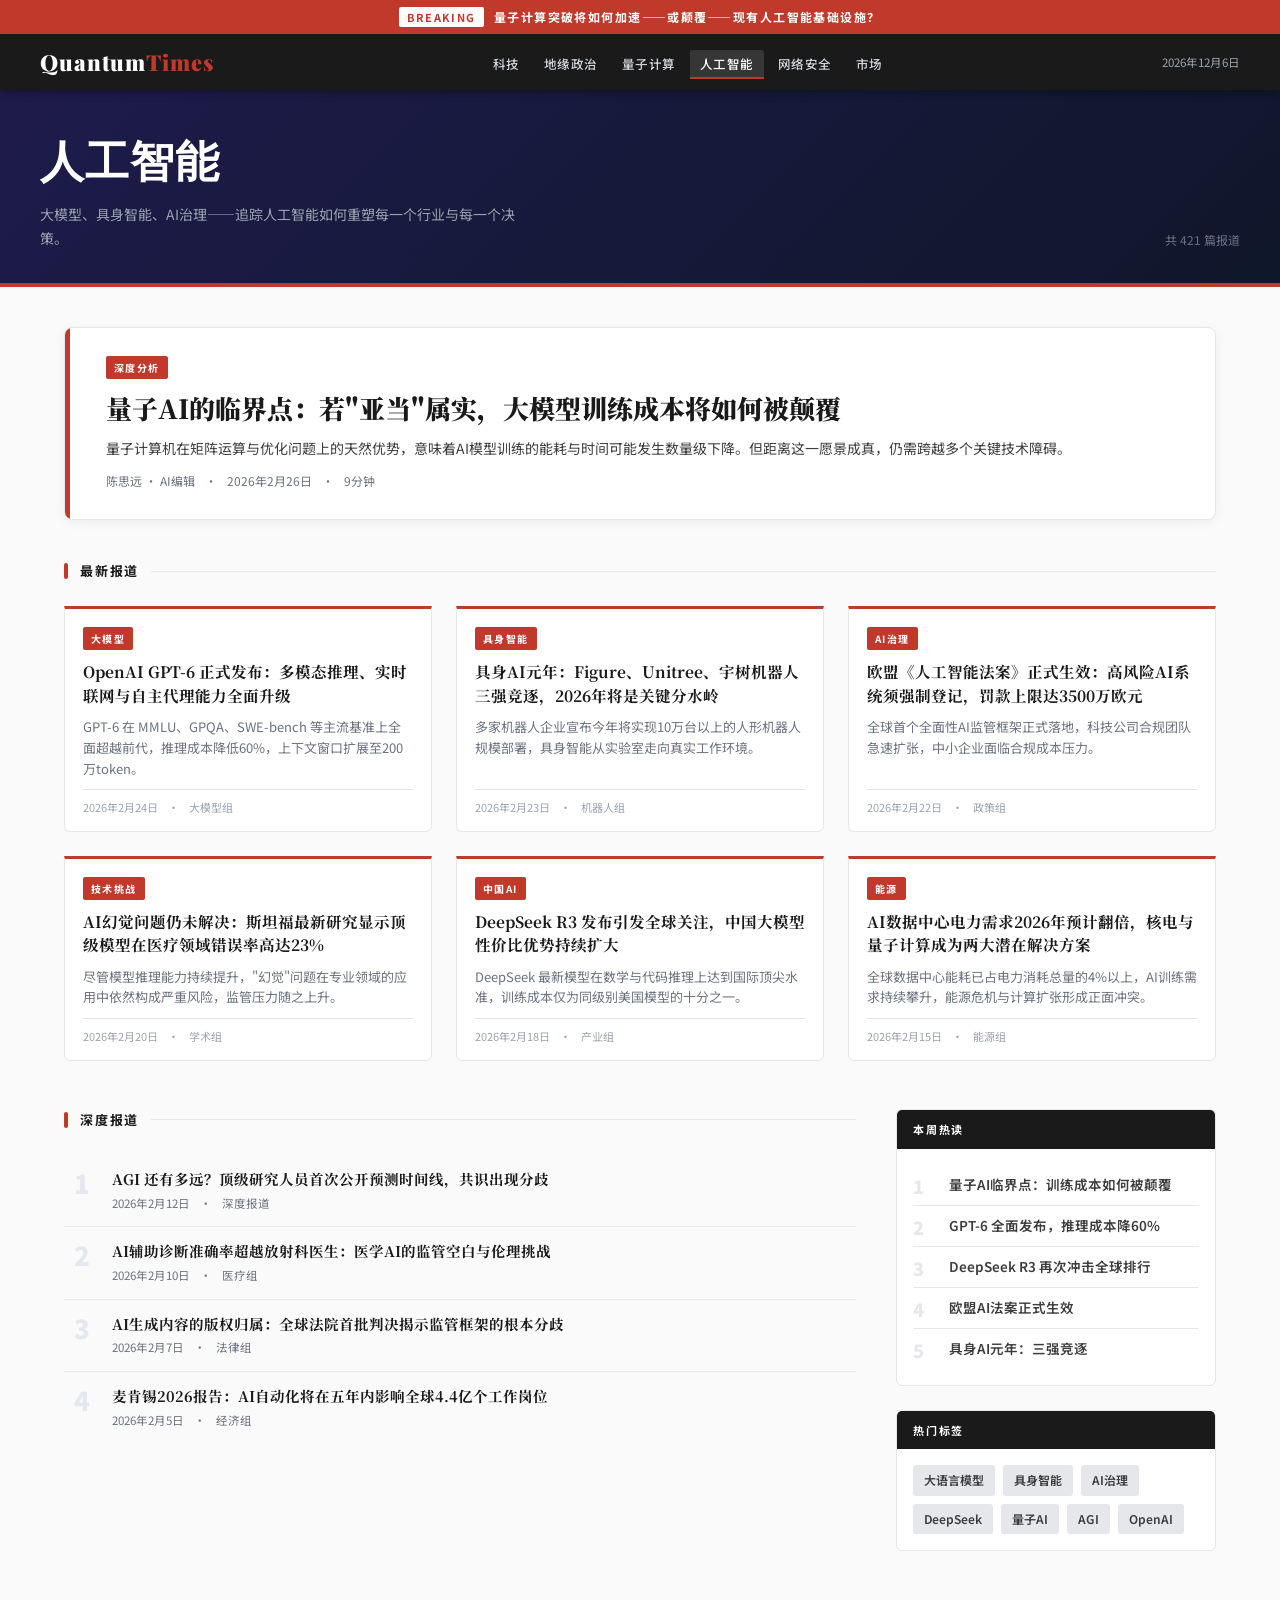
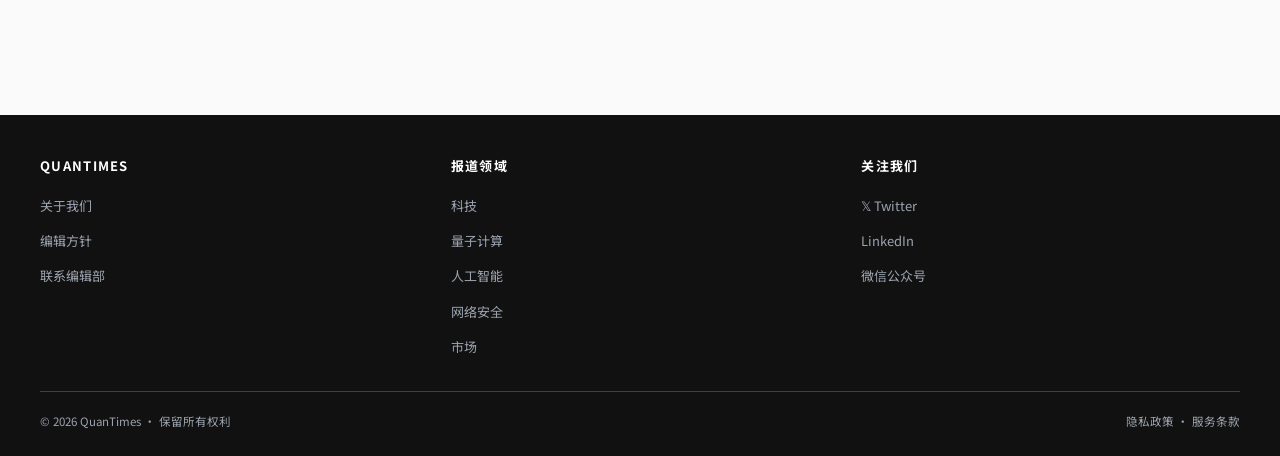
==== ai.html @ 4cf8f616 "Initial commit: QuanTimes fake news site Fictional Chinese-language news site about quantum computin" ====
<!DOCTYPE html>
<html lang="zh-CN">
<head>
  <meta charset="UTF-8" /><meta name="viewport" content="width=device-width, initial-scale=1.0" />
  <title>人工智能 — QuanTimes</title>
  <link rel="preconnect" href="https://fonts.googleapis.com" />
  <link href="https://fonts.googleapis.com/css2?family=Noto+Serif+SC:wght@400;700;900&family=Noto+Sans+SC:wght@400;500;600;700&family=Playfair+Display:wght@700;900&display=swap" rel="stylesheet" />
  <link rel="stylesheet" href="news.css" />
</head>
<body>
<div class="breaking-banner"><span class="label">Breaking</span>量子计算突破将如何加速——或颠覆——现有人工智能基础设施？</div>
<header class="masthead">
  <div class="masthead-inner">
    <a class="logo" href="index.html">Quantum<span>Times</span></a>
    <nav><ul class="nav-links">
      <li><a href="keji.html">科技</a></li>
      <li><a href="geopolitics.html">地缘政治</a></li>
      <li><a href="quantum.html">量子计算</a></li>
      <li><a href="ai.html" class="active">人工智能</a></li>
      <li><a href="security.html">网络安全</a></li>
      <li><a href="markets.html">市场</a></li>
    </ul></nav>
    <span class="nav-date" id="live-date"></span>
  </div>
</header>

<div class="section-hero" style="background:linear-gradient(135deg,#1e1b4b,#0f172a);">
  <div class="section-hero-inner">
    <div>
      <h1>人工智能</h1>
      <p>大模型、具身智能、AI治理——追踪人工智能如何重塑每一个行业与每一个决策。</p>
    </div>
    <span class="section-hero-count">共 421 篇报道</span>
  </div>
</div>

<div class="page-wrap">
  <div class="featured-card">
    <div class="featured-card-body featured-card-body--full">
      <span class="card-label">深度分析</span>
      <h2><a href="#">量子AI的临界点：若"亚当"属实，大模型训练成本将如何被颠覆</a></h2>
      <p>量子计算机在矩阵运算与优化问题上的天然优势，意味着AI模型训练的能耗与时间可能发生数量级下降。但距离这一愿景成真，仍需跨越多个关键技术障碍。</p>
      <div class="card-meta"><span>陈思远 · AI编辑</span><span>·</span><span>2026年2月26日</span><span>·</span><span>9分钟</span></div>
    </div>
  </div>

  <div class="section-divider"><h2>最新报道</h2></div>
  <div class="article-grid">
    <div class="article-card">
      <div class="article-card-body">
        <span class="card-label">大模型</span>
        <h3><a href="#">OpenAI GPT-6 正式发布：多模态推理、实时联网与自主代理能力全面升级</a></h3>
        <p>GPT-6 在 MMLU、GPQA、SWE-bench 等主流基准上全面超越前代，推理成本降低60%，上下文窗口扩展至200万token。</p>
        <div class="card-meta"><span>2026年2月24日</span><span>·</span><span>大模型组</span></div>
      </div>
    </div>
    <div class="article-card">
      <div class="article-card-body">
        <span class="card-label">具身智能</span>
        <h3><a href="#">具身AI元年：Figure、Unitree、宇树机器人三强竞逐，2026年将是关键分水岭</a></h3>
        <p>多家机器人企业宣布今年将实现10万台以上的人形机器人规模部署，具身智能从实验室走向真实工作环境。</p>
        <div class="card-meta"><span>2026年2月23日</span><span>·</span><span>机器人组</span></div>
      </div>
    </div>
    <div class="article-card">
      <div class="article-card-body">
        <span class="card-label">AI治理</span>
        <h3><a href="#">欧盟《人工智能法案》正式生效：高风险AI系统须强制登记，罚款上限达3500万欧元</a></h3>
        <p>全球首个全面性AI监管框架正式落地，科技公司合规团队急速扩张，中小企业面临合规成本压力。</p>
        <div class="card-meta"><span>2026年2月22日</span><span>·</span><span>政策组</span></div>
      </div>
    </div>
    <div class="article-card">
      <div class="article-card-body">
        <span class="card-label">技术挑战</span>
        <h3><a href="#">AI幻觉问题仍未解决：斯坦福最新研究显示顶级模型在医疗领域错误率高达23%</a></h3>
        <p>尽管模型推理能力持续提升，"幻觉"问题在专业领域的应用中依然构成严重风险，监管压力随之上升。</p>
        <div class="card-meta"><span>2026年2月20日</span><span>·</span><span>学术组</span></div>
      </div>
    </div>
    <div class="article-card">
      <div class="article-card-body">
        <span class="card-label">中国AI</span>
        <h3><a href="#">DeepSeek R3 发布引发全球关注，中国大模型性价比优势持续扩大</a></h3>
        <p>DeepSeek 最新模型在数学与代码推理上达到国际顶尖水准，训练成本仅为同级别美国模型的十分之一。</p>
        <div class="card-meta"><span>2026年2月18日</span><span>·</span><span>产业组</span></div>
      </div>
    </div>
    <div class="article-card">
      <div class="article-card-body">
        <span class="card-label">能源</span>
        <h3><a href="#">AI数据中心电力需求2026年预计翻倍，核电与量子计算成为两大潜在解决方案</a></h3>
        <p>全球数据中心能耗已占电力消耗总量的4%以上，AI训练需求持续攀升，能源危机与计算扩张形成正面冲突。</p>
        <div class="card-meta"><span>2026年2月15日</span><span>·</span><span>能源组</span></div>
      </div>
    </div>
  </div>

  <div class="list-section">
    <div>
      <div class="section-divider"><h2>深度报道</h2></div>
      <div class="article-list">
        <a class="article-list-item" href="#">
          <div class="list-info"><h4>AGI 还有多远？顶级研究人员首次公开预测时间线，共识出现分歧</h4><div class="card-meta"><span>2026年2月12日</span><span>·</span><span>深度报道</span></div></div>
        </a>
        <a class="article-list-item" href="#">
          <div class="list-info"><h4>AI辅助诊断准确率超越放射科医生：医学AI的监管空白与伦理挑战</h4><div class="card-meta"><span>2026年2月10日</span><span>·</span><span>医疗组</span></div></div>
        </a>
        <a class="article-list-item" href="#">
          <div class="list-info"><h4>AI生成内容的版权归属：全球法院首批判决揭示监管框架的根本分歧</h4><div class="card-meta"><span>2026年2月7日</span><span>·</span><span>法律组</span></div></div>
        </a>
        <a class="article-list-item" href="#">
          <div class="list-info"><h4>麦肯锡2026报告：AI自动化将在五年内影响全球4.4亿个工作岗位</h4><div class="card-meta"><span>2026年2月5日</span><span>·</span><span>经济组</span></div></div>
        </a>
      </div>
    </div>
    <aside>
      <div class="sidebar-card">
        <div class="sidebar-card-header">本周热读</div>
        <div class="sidebar-card-body">
          <ul class="trending-list">
            <li><a href="#">量子AI临界点：训练成本如何被颠覆</a></li>
            <li><a href="#">GPT-6 全面发布，推理成本降60%</a></li>
            <li><a href="#">DeepSeek R3 再次冲击全球排行</a></li>
            <li><a href="#">欧盟AI法案正式生效</a></li>
            <li><a href="#">具身AI元年：三强竞逐</a></li>
          </ul>
        </div>
      </div>
      <div class="sidebar-card">
        <div class="sidebar-card-header">热门标签</div>
        <div class="sidebar-card-body">
          <div class="topic-tags">
            <a class="topic-tag" href="#">大语言模型</a>
            <a class="topic-tag" href="#">具身智能</a>
            <a class="topic-tag" href="#">AI治理</a>
            <a class="topic-tag" href="#">DeepSeek</a>
            <a class="topic-tag" href="#">量子AI</a>
            <a class="topic-tag" href="#">AGI</a>
            <a class="topic-tag" href="#">OpenAI</a>
          </div>
        </div>
      </div>
    </aside>
  </div>
</div>

<footer>
  <div class="footer-inner">
    <div class="footer-col"><h4>QuanTimes</h4><ul><li><a href="#">关于我们</a></li><li><a href="#">编辑方针</a></li><li><a href="#">联系编辑部</a></li></ul></div>
    <div class="footer-col"><h4>报道领域</h4><ul><li><a href="keji.html">科技</a></li><li><a href="quantum.html">量子计算</a></li><li><a href="ai.html">人工智能</a></li><li><a href="security.html">网络安全</a></li><li><a href="markets.html">市场</a></li></ul></div>
    <div class="footer-col"><h4>关注我们</h4><ul><li><a href="#">𝕏 Twitter</a></li><li><a href="#">LinkedIn</a></li><li><a href="#">微信公众号</a></li></ul></div>
  </div>
  <div class="footer-bottom"><span>© 2026 QuanTimes · 保留所有权利</span><span>隐私政策 · 服务条款</span></div>
</footer>
<script>document.getElementById('live-date').textContent=new Intl.DateTimeFormat('zh-CN',{year:'numeric',month:'long',day:'numeric'}).format(new Date());</script>
</body>
</html>
---- news.css ----
/* ── SHARED STYLES — QuanTimes ── */
*, *::before, *::after { box-sizing: border-box; margin: 0; padding: 0; }

:root {
  --red:      #c0392b;
  --red-dark: #96281b;
  --ink:      #1a1a1a;
  --ink-light:#3d3d3d;
  --muted:    #6b7280;
  --border:   #e5e7eb;
  --bg:       #fafafa;
  --white:    #ffffff;
  --accent:   #1d4ed8;
}

html { scroll-behavior: smooth; }
body {
  font-family: 'Noto Sans SC', 'PingFang SC', 'Microsoft YaHei', sans-serif;
  background: var(--bg);
  color: var(--ink);
  line-height: 1.7;
  font-size: 16px;
}

/* ── BREAKING BANNER ── */
.breaking-banner {
  background: var(--red);
  color: #fff;
  font-size: 12px;
  font-weight: 700;
  letter-spacing: .12em;
  text-transform: uppercase;
  padding: 7px 0;
  text-align: center;
  position: sticky;
  top: 0;
  z-index: 100;
}
.breaking-banner span.label {
  background: #fff;
  color: var(--red);
  padding: 2px 8px;
  border-radius: 2px;
  margin-right: 10px;
  font-size: 11px;
}

/* ── MASTHEAD ── */
.masthead {
  background: var(--ink);
  color: #fff;
  padding: 0 24px;
  position: sticky;
  top: 32px;
  z-index: 99;
  box-shadow: 0 2px 8px rgba(0,0,0,.35);
}
.masthead-inner {
  max-width: 1200px;
  margin: 0 auto;
  display: flex;
  align-items: center;
  justify-content: space-between;
  gap: 16px;
  height: 56px;
}
.logo {
  font-family: 'Playfair Display', serif;
  font-size: 22px;
  font-weight: 900;
  letter-spacing: .04em;
  color: #fff;
  text-decoration: none;
  white-space: nowrap;
}
.logo span { color: var(--red); }
.nav-links { display: flex; gap: 4px; list-style: none; flex-wrap: wrap; }
.nav-links a {
  color: #d1d5db;
  text-decoration: none;
  font-size: 12.5px;
  font-weight: 500;
  letter-spacing: .04em;
  padding: 4px 10px;
  border-radius: 3px;
  transition: background .15s, color .15s;
}
.nav-links a:hover,
.nav-links a.active { background: rgba(255,255,255,.12); color: #fff; }
.nav-links a.active { border-bottom: 2px solid var(--red); border-radius: 3px 3px 0 0; }
.nav-date { font-size: 11.5px; color: #9ca3af; white-space: nowrap; }

/* ── SECTION HERO ── */
.section-hero {
  background: var(--ink);
  border-bottom: 4px solid var(--red);
  padding: 32px 24px;
}
.section-hero-inner {
  max-width: 1200px;
  margin: 0 auto;
  display: flex;
  align-items: flex-end;
  justify-content: space-between;
  gap: 16px;
  flex-wrap: wrap;
}
.section-hero h1 {
  font-family: 'Playfair Display', serif;
  font-size: clamp(28px, 4vw, 44px);
  font-weight: 900;
  color: #fff;
  letter-spacing: .02em;
}
.section-hero p {
  color: #9ca3af;
  font-size: 14px;
  margin-top: 6px;
  max-width: 480px;
}
.section-hero-count {
  font-size: 12px;
  color: #6b7280;
  white-space: nowrap;
}

/* ── MAIN LAYOUT ── */
.page-wrap {
  max-width: 1200px;
  margin: 0 auto;
  padding: 40px 24px 80px;
}

/* ── FEATURED CARD ── */
.featured-card {
  display: grid;
  grid-template-columns: 1fr 1fr;
  gap: 0;
  background: #fff;
  border: 1px solid var(--border);
  border-radius: 8px;
  overflow: hidden;
  margin-bottom: 40px;
  box-shadow: 0 2px 12px rgba(0,0,0,.06);
}
@media (max-width: 700px) { .featured-card { grid-template-columns: 1fr; } }
.featured-card-img {
  background: linear-gradient(135deg, #0f172a, #1e3a5f);
  min-height: 280px;
  display: flex;
  align-items: center;
  justify-content: center;
  overflow: hidden;
}
.featured-card-img img {
  width: 100%;
  height: 100%;
  object-fit: cover;
  display: block;
}
.featured-card-img .placeholder-text {
  color: #475569;
  font-size: 48px;
  font-weight: 900;
  font-family: serif;
  letter-spacing: .04em;
}
.featured-card-body {
  padding: 28px 32px;
  display: flex;
  flex-direction: column;
  justify-content: center;
  gap: 12px;
}
.featured-card-body--full {
  grid-column: 1 / -1;
  border-left: 5px solid var(--red);
  padding-left: 36px;
}
.card-label {
  display: inline-block;
  background: var(--red);
  color: #fff;
  font-size: 10px;
  font-weight: 700;
  letter-spacing: .14em;
  text-transform: uppercase;
  padding: 3px 8px;
  border-radius: 2px;
  width: fit-content;
}
.featured-card-body h2 {
  font-family: 'Noto Serif SC', Georgia, serif;
  font-size: clamp(18px, 2.5vw, 26px);
  font-weight: 900;
  line-height: 1.3;
  color: var(--ink);
}
.featured-card-body h2 a {
  color: inherit;
  text-decoration: none;
  transition: color .15s;
}
.featured-card-body h2 a:hover { color: var(--red); }
.featured-card-body p {
  font-size: 14px;
  color: var(--ink-light);
  line-height: 1.6;
}
.card-meta {
  font-size: 12px;
  color: var(--muted);
  display: flex;
  gap: 10px;
  flex-wrap: wrap;
}

/* ── SECTION DIVIDER ── */
.section-divider {
  display: flex;
  align-items: center;
  gap: 12px;
  margin-bottom: 24px;
}
.section-divider h2 {
  font-size: 13px;
  font-weight: 700;
  letter-spacing: .14em;
  text-transform: uppercase;
  color: var(--ink);
  white-space: nowrap;
}
.section-divider::after {
  content: '';
  flex: 1;
  height: 1px;
  background: var(--border);
}
.section-divider::before {
  content: '';
  width: 4px;
  height: 16px;
  background: var(--red);
  border-radius: 2px;
  flex-shrink: 0;
}

/* ── ARTICLE GRID ── */
.article-grid {
  display: grid;
  grid-template-columns: repeat(3, 1fr);
  gap: 24px;
  margin-bottom: 48px;
}
@media (max-width: 900px) { .article-grid { grid-template-columns: repeat(2, 1fr); } }
@media (max-width: 560px) { .article-grid { grid-template-columns: 1fr; } }

.article-card {
  background: #fff;
  border: 1px solid var(--border);
  border-top: 3px solid var(--red);
  border-radius: 0 0 6px 6px;
  overflow: hidden;
  display: flex;
  flex-direction: column;
  transition: box-shadow .2s, border-top-color .2s;
}
.article-card:hover {
  box-shadow: 0 4px 16px rgba(0,0,0,.1);
  border-top-color: var(--red-dark);
}
.article-card-body {
  padding: 18px 18px 14px;
  flex: 1;
  display: flex;
  flex-direction: column;
  gap: 10px;
}
.article-card-body h3 {
  font-family: 'Noto Serif SC', Georgia, serif;
  font-size: 15.5px;
  font-weight: 700;
  line-height: 1.5;
  color: var(--ink);
}
.article-card-body h3 a {
  color: inherit;
  text-decoration: none;
  transition: color .15s;
}
.article-card-body h3 a:hover { color: var(--red); }
.article-card-body p {
  font-size: 13px;
  color: var(--muted);
  line-height: 1.6;
  flex: 1;
}
.article-card-body .card-meta {
  font-size: 11px;
  color: #9ca3af;
  border-top: 1px solid var(--border);
  padding-top: 8px;
  margin-top: auto;
}

/* ── LIST SECTION (below grid) ── */
.list-section {
  display: grid;
  grid-template-columns: 1fr 320px;
  gap: 40px;
  align-items: start;
}
@media (max-width: 860px) { .list-section { grid-template-columns: 1fr; } }

.article-list { counter-reset: article-num; }
.article-list-item {
  counter-increment: article-num;
  display: grid;
  grid-template-columns: 36px 1fr;
  gap: 0 12px;
  padding: 13px 0;
  border-bottom: 1px solid var(--border);
  text-decoration: none;
  color: inherit;
  align-items: start;
  transition: background .12s;
}
.article-list-item:hover { background: #f9fafb; }
.article-list-item:last-child { border-bottom: none; }
.article-list-item::before {
  content: counter(article-num);
  font-size: 26px;
  font-weight: 900;
  color: #e2e8f0;
  line-height: 1;
  padding-top: 2px;
  justify-self: center;
}
.list-info h4 {
  font-family: 'Noto Serif SC', serif;
  font-size: 14.5px;
  font-weight: 700;
  line-height: 1.5;
  color: var(--ink);
  margin-bottom: 4px;
  transition: color .15s;
}
.article-list-item:hover .list-info h4 { color: var(--red); }
.list-info .card-meta { font-size: 11.5px; }

/* ── SIDEBAR ── */
.sidebar-card {
  background: var(--white);
  border: 1px solid var(--border);
  border-radius: 6px;
  margin-bottom: 24px;
  overflow: hidden;
}
.sidebar-card-header {
  background: var(--ink);
  color: #fff;
  font-size: 11px;
  font-weight: 700;
  letter-spacing: .16em;
  text-transform: uppercase;
  padding: 10px 16px;
}
.sidebar-card-body { padding: 16px; }
.trending-list { list-style: none; counter-reset: trend; }
.trending-list li {
  counter-increment: trend;
  display: flex;
  gap: 12px;
  padding: 10px 0;
  border-bottom: 1px solid var(--border);
  align-items: flex-start;
}
.trending-list li:last-child { border-bottom: none; }
.trending-list li::before {
  content: counter(trend);
  flex-shrink: 0;
  font-size: 18px;
  font-weight: 900;
  color: #e5e7eb;
  width: 24px;
  line-height: 1;
  margin-top: 2px;
}
.trending-list a {
  font-size: 13.5px;
  font-weight: 600;
  color: var(--ink-light);
  text-decoration: none;
  line-height: 1.4;
  transition: color .15s;
}
.trending-list a:hover { color: var(--red); }
.topic-tags { display: flex; flex-wrap: wrap; gap: 8px; }
.topic-tag {
  font-size: 12px;
  font-weight: 600;
  padding: 5px 11px;
  border-radius: 3px;
  background: var(--border);
  color: var(--ink-light);
  text-decoration: none;
  transition: background .15s;
}
.topic-tag:hover { background: #d1d5db; }

/* ── FOOTER ── */
footer {
  background: #111;
  color: #9ca3af;
  padding: 40px 24px 24px;
  margin-top: 60px;
}
.footer-inner {
  max-width: 1200px;
  margin: 0 auto;
  display: grid;
  grid-template-columns: repeat(auto-fit, minmax(180px, 1fr));
  gap: 32px;
  padding-bottom: 32px;
  border-bottom: 1px solid #374151;
}
.footer-col h4 { color: #fff; font-size: 13px; font-weight: 700; letter-spacing: .1em; text-transform: uppercase; margin-bottom: 14px; }
.footer-col ul { list-style: none; display: flex; flex-direction: column; gap: 8px; }
.footer-col a { color: #9ca3af; text-decoration: none; font-size: 13px; transition: color .15s; }
.footer-col a:hover { color: #fff; }
.footer-bottom { max-width: 1200px; margin: 20px auto 0; display: flex; flex-wrap: wrap; justify-content: space-between; gap: 8px; font-size: 11.5px; }
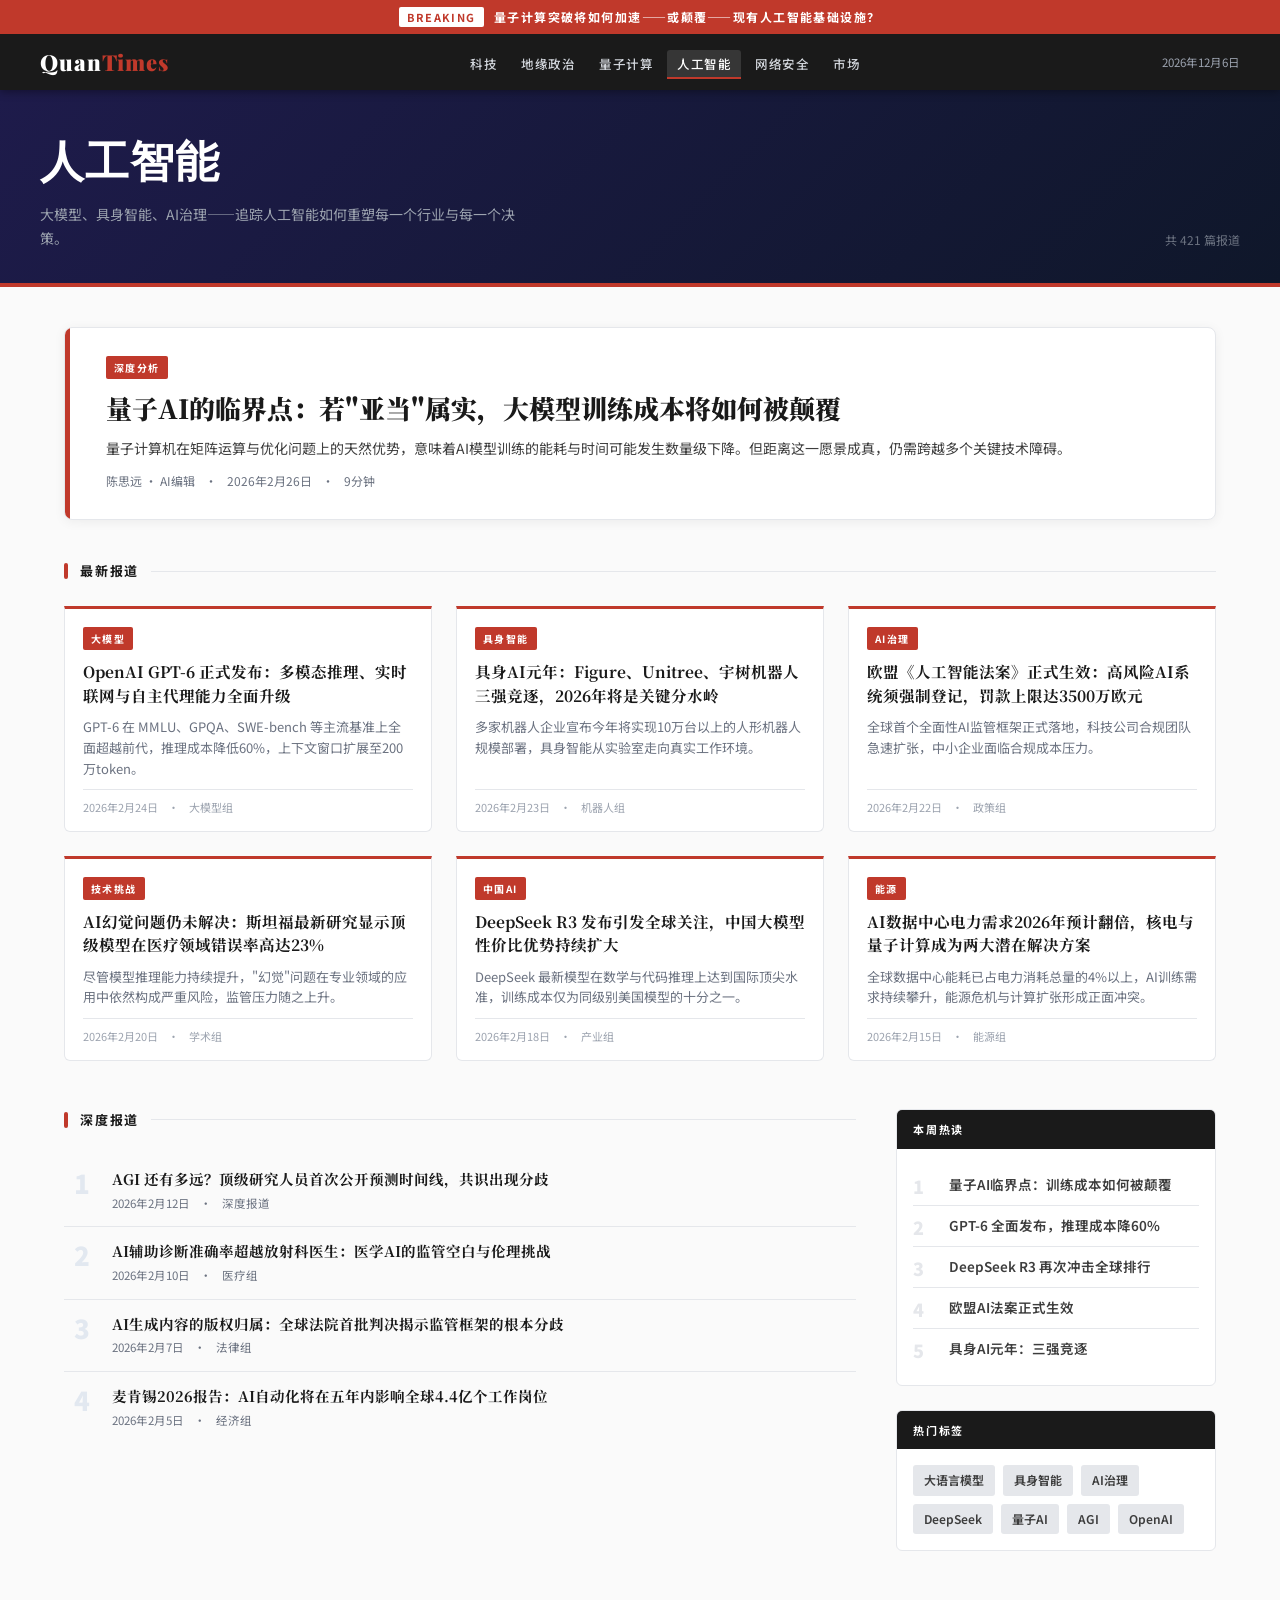
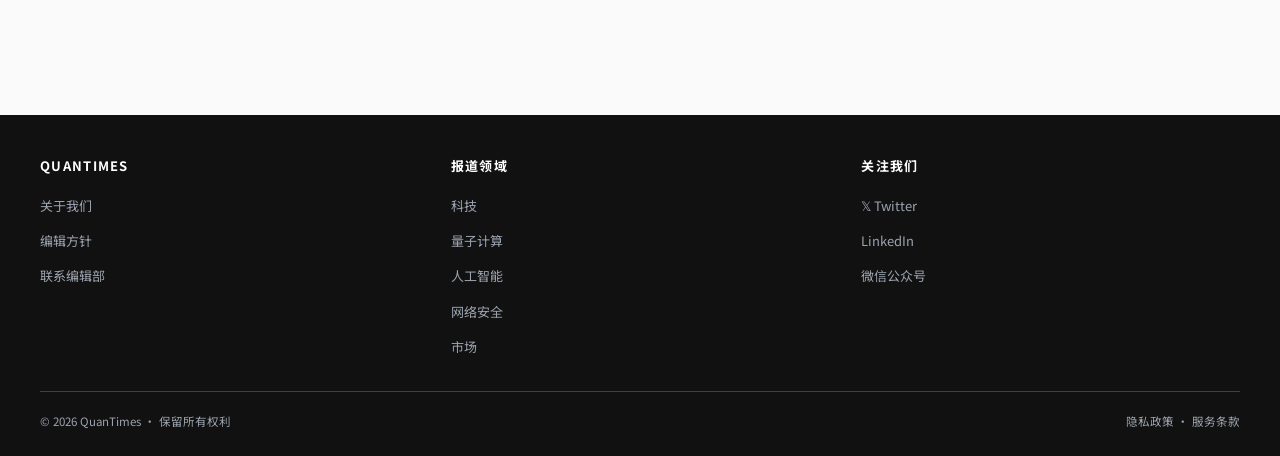
==== commit 84113f09: "Fix logo name to QuanTimes, add favicon Co-Authored-By: Claude Sonnet 4.6 <noreply@anthropic.com>" ====
--- a/ai.html
+++ b/ai.html
@@ -6,12 +6,13 @@
   <link rel="preconnect" href="https://fonts.googleapis.com" />
   <link href="https://fonts.googleapis.com/css2?family=Noto+Serif+SC:wght@400;700;900&family=Noto+Sans+SC:wght@400;500;600;700&family=Playfair+Display:wght@700;900&display=swap" rel="stylesheet" />
   <link rel="stylesheet" href="news.css" />
+  <link rel="icon" type="image/svg+xml" href="favicon.svg" />
 </head>
 <body>
 <div class="breaking-banner"><span class="label">Breaking</span>量子计算突破将如何加速——或颠覆——现有人工智能基础设施？</div>
 <header class="masthead">
   <div class="masthead-inner">
-    <a class="logo" href="index.html">Quantum<span>Times</span></a>
+    <a class="logo" href="index.html">Quan<span>Times</span></a>
     <nav><ul class="nav-links">
       <li><a href="keji.html">科技</a></li>
       <li><a href="geopolitics.html">地缘政治</a></li>
